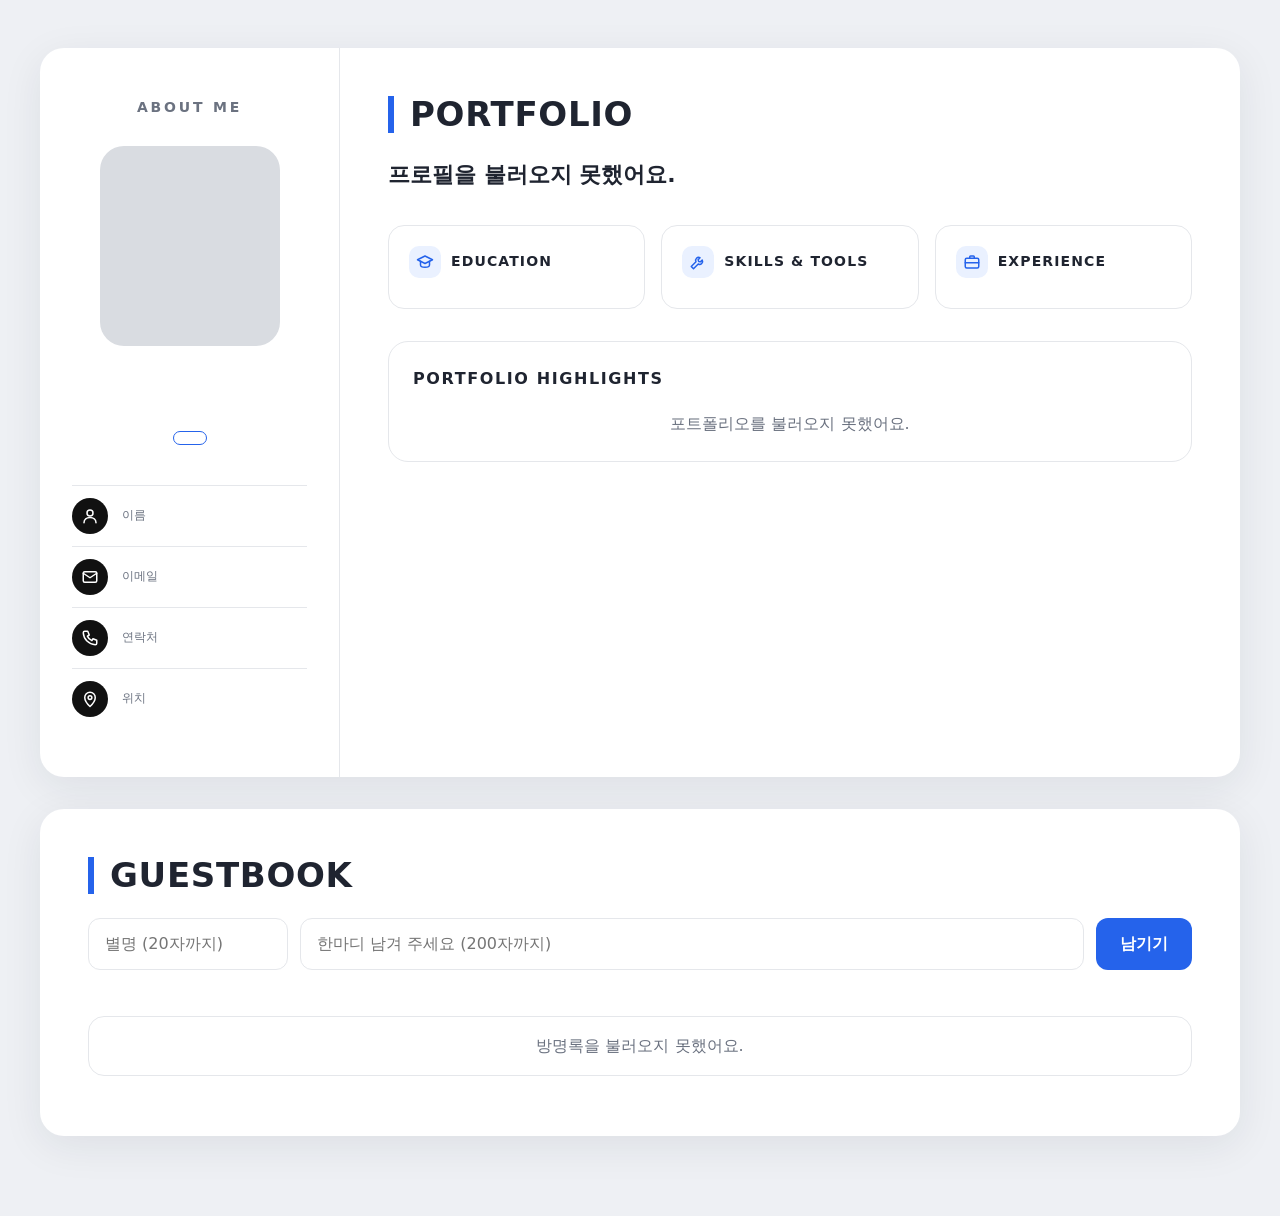
==== index.html @ 93be1836 "방문자 화면(index.html, style.css, script.js) 추가 Co-Authored-By: Claude Opus 5.5 <noreply@anthropic.com> " ====
<!DOCTYPE html>
<html lang="ko">
<head>
  <meta charset="UTF-8">
  <meta name="viewport" content="width=device-width, initial-scale=1.0">
  <title>포트폴리오</title>
  <link rel="stylesheet" href="style.css">
</head>
<body>
  <!-- 큰 흰 카드: 왼쪽 ABOUT ME, 오른쪽 PORTFOLIO -->
  <main class="sheet">
    <aside class="about">
      <h2 class="section-label">ABOUT ME</h2>

      <div class="photo" id="profile-photo"></div>

      <h1 class="name" id="profile-name">&nbsp;</h1>
      <p class="title" id="profile-title"></p>
      <p class="badge" id="profile-badge" hidden></p>

      <ul class="contacts">
        <li>
          <span class="contact-icon" aria-hidden="true">
            <svg viewBox="0 0 24 24"><circle cx="12" cy="8" r="4"/><path d="M4 21c0-4.4 3.6-7 8-7s8 2.6 8 7"/></svg>
          </span>
          <span><small>이름</small><span id="contact-name"></span></span>
        </li>
        <li>
          <span class="contact-icon" aria-hidden="true">
            <svg viewBox="0 0 24 24"><rect x="3" y="5" width="18" height="14" rx="2"/><path d="M3 7l9 6 9-6"/></svg>
          </span>
          <span><small>이메일</small><a id="contact-email"></a></span>
        </li>
        <li>
          <span class="contact-icon" aria-hidden="true">
            <svg viewBox="0 0 24 24"><path d="M5 3h4l2 5-2.5 1.5a11 11 0 0 0 6 6L16 13l5 2v4a2 2 0 0 1-2 2A17 17 0 0 1 3 5a2 2 0 0 1 2-2z"/></svg>
          </span>
          <span><small>연락처</small><a id="contact-phone"></a></span>
        </li>
        <li>
          <span class="contact-icon" aria-hidden="true">
            <svg viewBox="0 0 24 24"><path d="M12 22s7-6.5 7-12a7 7 0 0 0-14 0c0 5.5 7 12 7 12z"/><circle cx="12" cy="10" r="2.5"/></svg>
          </span>
          <span><small>위치</small><span id="contact-location"></span></span>
        </li>
      </ul>
    </aside>

    <section class="content">
      <h2 class="big-title">PORTFOLIO</h2>

      <p class="headline" id="profile-headline"></p>
      <p class="intro" id="profile-intro"></p>

      <div class="info-grid">
        <div class="info">
          <h3>
            <span class="info-icon" aria-hidden="true">
              <svg viewBox="0 0 24 24"><path d="M2 9l10-5 10 5-10 5z"/><path d="M6 11v5c0 1.5 2.7 3 6 3s6-1.5 6-3v-5"/></svg>
            </span>
            EDUCATION
          </h3>
          <p id="profile-education"></p>
        </div>
        <div class="info">
          <h3>
            <span class="info-icon" aria-hidden="true">
              <svg viewBox="0 0 24 24"><path d="M14.7 6.3a4 4 0 0 0-5.4 5.4L3 18l3 3 6.3-6.3a4 4 0 0 0 5.4-5.4l-2.5 2.5-2.4-.6-.6-2.4z"/></svg>
            </span>
            SKILLS &amp; TOOLS
          </h3>
          <p id="profile-skills"></p>
        </div>
        <div class="info">
          <h3>
            <span class="info-icon" aria-hidden="true">
              <svg viewBox="0 0 24 24"><rect x="3" y="7" width="18" height="13" rx="2"/><path d="M9 7V5a1 1 0 0 1 1-1h4a1 1 0 0 1 1 1v2M3 13h18"/></svg>
            </span>
            EXPERIENCE
          </h3>
          <p id="profile-experience"></p>
        </div>
      </div>

      <div class="highlights">
        <h3 class="highlights-title">PORTFOLIO HIGHLIGHTS</h3>
        <div class="cards" id="cards">
          <p class="empty">불러오는 중…</p>
        </div>
      </div>

      <blockquote class="quote" id="profile-quote"></blockquote>
    </section>
  </main>

  <!-- 방명록 -->
  <section class="sheet guestbook">
    <h2 class="big-title">GUESTBOOK</h2>

    <form class="gb-form" id="gb-form">
      <input type="text" id="gb-nickname" placeholder="별명 (20자까지)" maxlength="20" required>
      <input type="text" id="gb-message" placeholder="한마디 남겨 주세요 (200자까지)" maxlength="200" required>
      <button type="button" id="gb-submit">남기기</button>
    </form>
    <p class="gb-status" id="gb-status" role="status"></p>

    <ul class="gb-list" id="gb-list"></ul>
  </section>

  <script src="script.js"></script>
</body>
</html>
---- style.css ----
/* ===== 기본 색과 글꼴 ===== */
:root {
  --bg: #eef0f4;          /* 연회색 바탕 */
  --card: #ffffff;        /* 흰 카드 */
  --text: #1f2430;        /* 진한 글자 */
  --muted: #6b7280;       /* 회색 글자 */
  --line: #e5e7eb;        /* 연한 테두리 */
  --blue: #2563eb;        /* 파란 강조색 */
  --blue-soft: #eaf1ff;   /* 연한 파랑 */
  --tag: #f1f3f6;         /* 회색 태그 바탕 */
}

* { box-sizing: border-box; }

body {
  margin: 0;
  padding: 48px 16px;
  background: var(--bg);
  color: var(--text);
  font-family: "Pretendard", "Apple SD Gothic Neo", "Malgun Gothic", system-ui, sans-serif;
  line-height: 1.6;
}

a { color: inherit; text-decoration: none; }
a:hover { color: var(--blue); }

/* ===== 큰 흰 카드 ===== */
.sheet {
  max-width: 1200px;
  margin: 0 auto 32px;
  background: var(--card);
  border-radius: 24px;
  box-shadow: 0 10px 40px rgba(31, 36, 48, 0.08);
}

main.sheet {
  display: grid;
  grid-template-columns: 300px 1fr;
}

/* ===== 왼쪽 ABOUT ME ===== */
.about {
  padding: 48px 32px;
  border-right: 1px solid var(--line);
  text-align: center;
}

.section-label {
  margin: 0 0 28px;
  font-size: 14px;
  letter-spacing: 0.2em;
  color: var(--muted);
}

.photo {
  width: 180px;
  height: 200px;
  margin: 0 auto 24px;
  border-radius: 24px;
  background: #d9dce1;      /* 사진이 없을 때 회색 자리 */
  overflow: hidden;
}
.photo img {
  width: 100%;
  height: 100%;
  object-fit: cover;
  display: block;
}

.name {
  margin: 0;
  font-size: 28px;
  font-weight: 800;
}

.title {
  margin: 6px 0 16px;
  color: var(--blue);
  font-weight: 700;
}

.badge {
  display: inline-block;
  margin: 0 0 32px;
  padding: 6px 16px;
  border: 1.5px solid var(--blue);
  border-radius: 999px;
  color: var(--blue);
  font-size: 14px;
  font-weight: 700;
}

.contacts {
  list-style: none;
  margin: 0;
  padding: 0;
  text-align: left;
}
.contacts li {
  display: flex;
  align-items: center;
  gap: 14px;
  padding: 12px 0;
  border-top: 1px solid var(--line);
  word-break: break-all;
}
.contacts small {
  display: block;
  font-size: 12px;
  color: var(--muted);
}

.contact-icon {
  flex: none;
  width: 36px;
  height: 36px;
  border-radius: 50%;
  background: #111;
  display: grid;
  place-items: center;
}
.contact-icon svg {
  width: 18px;
  height: 18px;
  fill: none;
  stroke: #fff;
  stroke-width: 2;
  stroke-linecap: round;
  stroke-linejoin: round;
}

/* ===== 오른쪽 PORTFOLIO ===== */
.content {
  padding: 48px;
  min-width: 0;
}

.big-title {
  margin: 0 0 24px;
  padding-left: 16px;
  border-left: 6px solid var(--blue);   /* 파란 세로 막대 */
  font-size: 34px;
  font-weight: 900;
  line-height: 1.1;
  letter-spacing: 0.02em;
}

.headline {
  margin: 0 0 12px;
  font-size: 22px;
  font-weight: 800;
}
.headline .hl-name {
  box-shadow: inset 0 -0.4em 0 rgba(37, 99, 235, 0.25);  /* 이름 밑 파란 밑줄 */
  border-bottom: 3px solid var(--blue);
}

.intro {
  margin: 0 0 32px;
  color: var(--muted);
  white-space: pre-line;
}

/* 세 칸: EDUCATION · SKILLS & TOOLS · EXPERIENCE */
.info-grid {
  display: grid;
  grid-template-columns: repeat(3, 1fr);
  gap: 16px;
  margin-bottom: 32px;
}
.info {
  padding: 20px;
  border: 1px solid var(--line);
  border-radius: 16px;
}
.info h3 {
  display: flex;
  align-items: center;
  gap: 10px;
  margin: 0 0 10px;
  font-size: 14px;
  letter-spacing: 0.08em;
}
.info p {
  margin: 0;
  color: var(--muted);
  font-size: 14px;
  white-space: pre-line;
}
.info-icon {
  width: 32px;
  height: 32px;
  border-radius: 10px;
  background: var(--blue-soft);
  display: grid;
  place-items: center;
}
.info-icon svg {
  width: 18px;
  height: 18px;
  fill: none;
  stroke: var(--blue);
  stroke-width: 2;
  stroke-linecap: round;
  stroke-linejoin: round;
}

/* PORTFOLIO HIGHLIGHTS 상자 */
.highlights {
  padding: 24px;
  border: 1px solid var(--line);
  border-radius: 20px;
  margin-bottom: 32px;
}
.highlights-title {
  margin: 0 0 20px;
  font-size: 16px;
  letter-spacing: 0.1em;
}

.cards {
  display: grid;
  grid-template-columns: repeat(4, 1fr);
  gap: 16px;
}

.card {
  display: flex;
  flex-direction: column;
  border: 1px solid var(--line);
  border-radius: 16px;
  background: #fff;
  overflow: hidden;
  transition: transform 0.15s, box-shadow 0.15s;
}
.card:hover {
  transform: translateY(-3px);
  box-shadow: 0 8px 24px rgba(31, 36, 48, 0.1);
}

/* 카드 본문 전체가 하나의 버튼 */
.card-open {
  display: block;
  flex: 1;
  width: 100%;
  padding: 0;
  border: 0;
  background: none;
  font: inherit;
  color: inherit;
  text-align: left;
  cursor: pointer;
}
.card-open:disabled { cursor: default; }
.card-open:focus-visible {
  outline: 3px solid var(--blue);
  outline-offset: -3px;
}

/* 브라우저 창 모양 썸네일 */
.thumb {
  display: block;
  margin: 12px 12px 0;
  border: 1px solid var(--line);
  border-radius: 10px;
  overflow: hidden;
  background: #fff;
}
.thumb-bar {
  display: flex;
  gap: 5px;
  padding: 7px 9px;
  background: #f3f4f6;
  border-bottom: 1px solid var(--line);
}
.thumb-bar span {
  width: 8px;
  height: 8px;
  border-radius: 50%;
  background: #c9ccd2;
}
.thumb-bar span:nth-child(1) { background: #ff6159; }
.thumb-bar span:nth-child(2) { background: #ffbd2e; }
.thumb-bar span:nth-child(3) { background: #28c941; }
.thumb-view {
  display: block;
  aspect-ratio: 16 / 10;
  background: #d9dce1;        /* 이미지가 없을 때 회색 자리 */
}
.thumb-view img {
  width: 100%;
  height: 100%;
  object-fit: cover;
  display: block;
}

.card-body {
  display: block;
  padding: 14px 14px 0;
}
.card-meta {
  display: block;
  color: var(--blue);
  font-size: 12px;
  font-weight: 700;
}
.card-title {
  display: block;
  margin: 4px 0 6px;
  font-size: 16px;
  font-weight: 800;
  line-height: 1.35;
}
.card-desc {
  display: -webkit-box;
  -webkit-line-clamp: 2;       /* 두 줄까지만 */
  -webkit-box-orient: vertical;
  overflow: hidden;
  color: var(--muted);
  font-size: 13px;
}
.card-tags {
  display: flex;
  flex-wrap: wrap;
  gap: 6px;
  margin-top: 10px;
}
.tag {
  padding: 3px 10px;
  border-radius: 999px;
  background: var(--tag);
  color: var(--muted);
  font-size: 12px;
}

.card-foot {
  display: flex;
  justify-content: flex-end;
  padding: 10px 14px 14px;
}
.like {
  display: inline-flex;
  align-items: center;
  gap: 6px;
  padding: 5px 12px;
  border: 1px solid var(--line);
  border-radius: 999px;
  background: #fff;
  color: var(--muted);
  font: inherit;
  font-size: 13px;
  cursor: pointer;
}
.like svg {
  width: 16px;
  height: 16px;
  fill: none;
  stroke: currentColor;
  stroke-width: 2;
}
.like:hover { border-color: #f43f5e; color: #f43f5e; }
.like.liked {
  border-color: #fecdd3;
  background: #fff1f2;
  color: #f43f5e;
  cursor: default;
}
.like.liked svg { fill: currentColor; }

/* 맨 아래 기울어진 인용 */
.quote {
  margin: 0;
  padding: 8px 0 0;
  color: var(--muted);
  font-style: italic;
  font-size: 17px;
  text-align: center;
}
.quote:not(:empty)::before { content: "“ "; color: var(--blue); }
.quote:not(:empty)::after  { content: " ”"; color: var(--blue); }

.empty {
  grid-column: 1 / -1;
  margin: 0;
  color: var(--muted);
  text-align: center;
}

/* ===== 방명록 ===== */
.guestbook { padding: 48px; }

.gb-form {
  display: grid;
  grid-template-columns: 200px 1fr auto;
  gap: 12px;
}
.gb-form input {
  padding: 12px 16px;
  border: 1px solid var(--line);
  border-radius: 12px;
  font: inherit;
}
.gb-form input:focus {
  outline: none;
  border-color: var(--blue);
}
.gb-form button {
  padding: 12px 24px;
  border: 0;
  border-radius: 12px;
  background: var(--blue);
  color: #fff;
  font: inherit;
  font-weight: 700;
  cursor: pointer;
}
.gb-form button:disabled { opacity: 0.6; cursor: default; }

.gb-status {
  min-height: 1.6em;
  margin: 8px 0 16px;
  color: var(--muted);
  font-size: 14px;
}

.gb-list {
  list-style: none;
  margin: 0;
  padding: 0;
}
.gb-list li {
  padding: 16px 20px;
  border: 1px solid var(--line);
  border-radius: 16px;
  margin-bottom: 12px;
}
.gb-head {
  display: flex;
  justify-content: space-between;
  gap: 12px;
  margin-bottom: 4px;
}
.gb-nick { font-weight: 800; }
.gb-date { color: var(--muted); font-size: 13px; }
.gb-msg {
  margin: 0;
  color: var(--muted);
  white-space: pre-line;
  word-break: break-word;
}

/* ===== 화면 폭에 따라 ===== */
@media (max-width: 1100px) {
  .cards { grid-template-columns: repeat(2, 1fr); }
}

/* 휴대폰: 모두 한 줄로 쌓인다 */
@media (max-width: 760px) {
  body { padding: 16px; }
  main.sheet { grid-template-columns: 1fr; }
  .about {
    border-right: 0;
    border-bottom: 1px solid var(--line);
    padding: 32px 20px;
  }
  .content, .guestbook { padding: 32px 20px; }
  .big-title { font-size: 28px; }
  .headline { font-size: 19px; }
  .info-grid,
  .cards,
  .gb-form { grid-template-columns: 1fr; }
  .highlights { padding: 16px; }
}
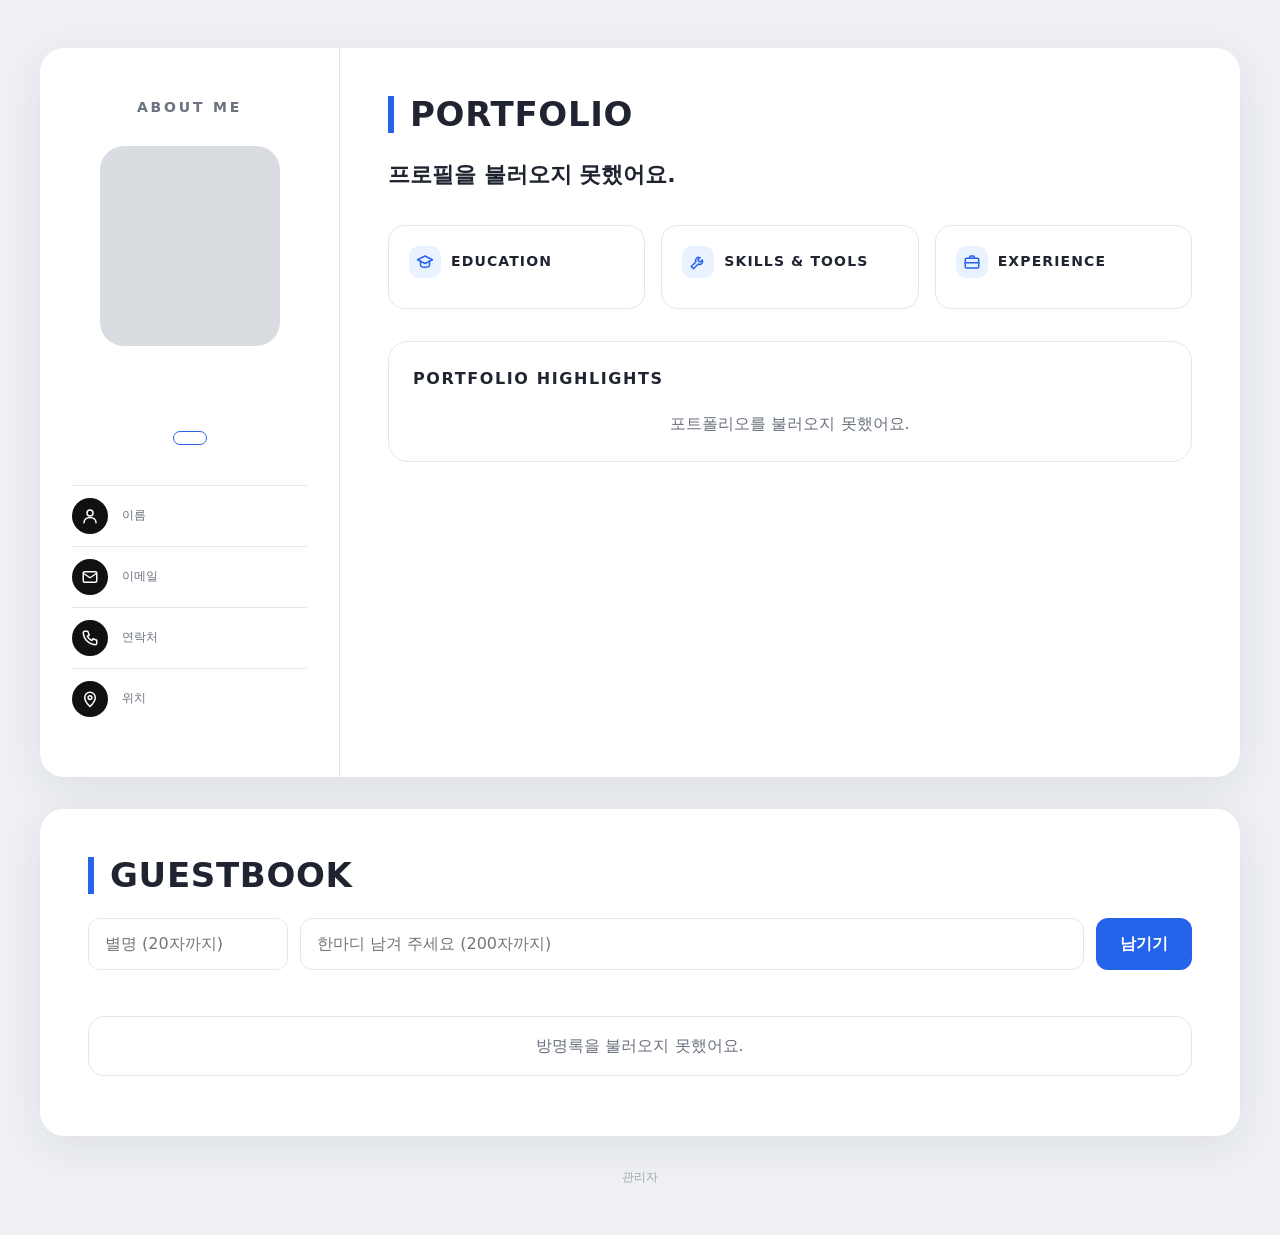
==== commit c40ac00c: "관리자 화면(admin.html, admin.js)과 방문자 화면의 관리자 링크 추가 Co-Authored-By: Claude Opus 5.5 <noreply@anthropic.c" ====
--- a/index.html
+++ b/index.html
@@ -107,6 +107,8 @@
     <ul class="gb-list" id="gb-list"></ul>
   </section>
 
+  <p class="admin-link"><a href="admin.html">관리자</a></p>
+
   <script src="script.js"></script>
 </body>
 </html>
--- a/style.css
+++ b/style.css
@@ -471,3 +471,12 @@
   .gb-form { grid-template-columns: 1fr; }
   .highlights { padding: 16px; }
 }
+
+/* 맨 아래 작은 관리자 링크 */
+.admin-link {
+  margin: 0;
+  text-align: center;
+  font-size: 12px;
+}
+.admin-link a { color: #a0a6b1; }
+.admin-link a:hover { color: var(--blue); }
